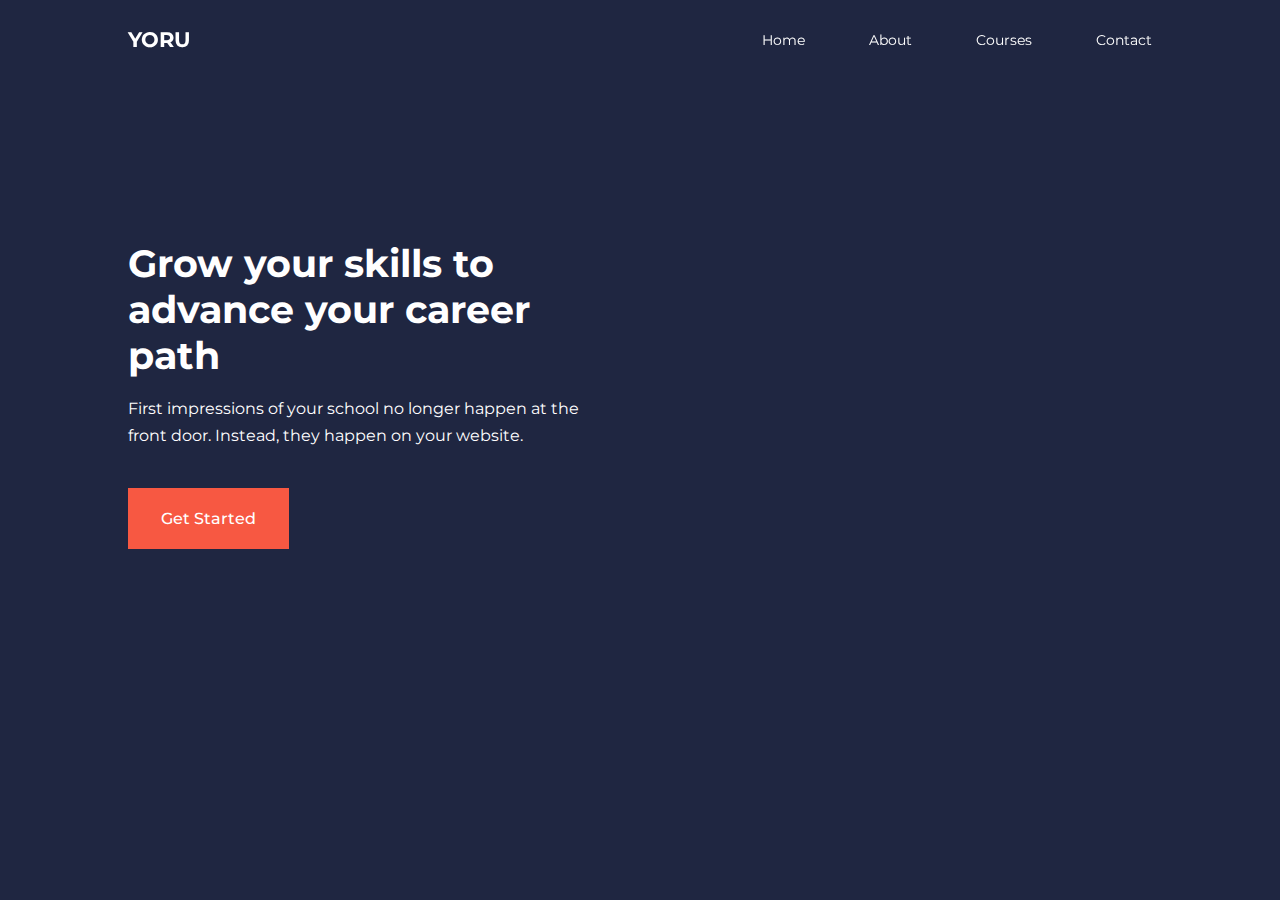
==== index.html @ b0ec9675 "hero section complete" ====
<!DOCTYPE html>
<html lang="en">
  <head>
    <meta charset="UTF-8" />
    <meta name="viewport" content="width=device-width, initial-scale=1.0" />
    <title>Multipage Education Website</title>
    <link
      href="https://cdn.jsdelivr.net/npm/remixicon@4.2.0/fonts/remixicon.css"
      rel="stylesheet"
    />
    <link rel="stylesheet" href="css/style.css" />
  </head>
  <body>
    <nav>
      <div class="container nav_container">
        <a href="index.html"><h4>YORU</h4></a>
        <ul class="nav_menu">
          <li><a href="index.html">Home</a></li>
          <li><a href="about.html">About</a></li>
          <li><a href="courses.html">Courses</a></li>
          <li><a href="contact.html">Contact</a></li>
        </ul>
        <button id="open-menu-btn" title="hamburger">
          <i class="ri-menu-line"></i>
        </button>
        <button id="close-menu-btn" title="hamburger">
          <i class="ri-close-large-line"></i>
        </button>
      </div>
    </nav>

    <!-- End of navbar -->

    <header>
      <div class="container header_container">
        <div class="header_left">
          <h1>Grow your skills to advance your career path</h1>
          <p>
            First impressions of your school no longer happen at the front door.
            Instead, they happen on your website.
          </p>
          <a href="courses.html" class="btn btn-primary"> Get Started </a>
        </div>
        <div class="header_right">
          <div class="header_right-image">
            <img src="images/header.svg" alt="" />
          </div>
        </div>
      </div>
    </header>

    <!-- // end of header -->
  </body>
</html>
---- css/style.css ----
@import url("https://fonts.googleapis.com/css2?family=Montserrat:ital,wght@0,100..900;1,100..900&display=swap");
* {
  margin: 0;
  padding: 0;
  border: 0;
  outline: 0;
  text-decoration: none;
  list-style: none;
  box-sizing: border-box;
}
:root {
  --color-primary: #6c63ff;
  --color-success: #00bf8e;
  --color-warning: #f7c94b;
  --color-danger: #f75842;
  --color-danger-variant: rgba(247, 88, 66, 0.4);
  --color-white: #fff;
  --color-light: rgba(255, 255, 255, 0.7);
  --color-black: #000;
  --color-bg: #1f2641;
  --color-bg1: #2e3267;
  --color-bg2: #424890;

  --container-width-lg: 80%;
  --container-width-md: 90%;
  --container-width-sm: 94%;

  --transition: all ease 0.4s;
}

body {
  font-family: "Montserrat", sans-serif;
  line-height: 1.7;
  color: var(--color-white);
  background: var(--color-bg);
}
.container {
  width: var(--container-width-lg);
  margin: 0 auto;
}
section {
  padding: 6rem 0;
}
section h2 {
  text-align: center;
  margin-bottom: 4rem;
}
h1,
h2,
h3,
h4,
h5 {
  line-height: 1.2;
}
h1 {
  font-size: 2.4rem;
}
h2 {
  font-size: 2rem;
}
h3 {
  font-size: 1.6rem;
}
h4 {
  font-size: 1.3rem;
}
a {
  color: var(--color-white);
}
img {
  width: 100%;
  display: block;
  object-fit: cover;
}
.btn {
  display: inline-block;
  background: var(--color-white);
  color: var(--color-black);
  padding: 1rem 2rem;
  border: 1px solid transparent;
  font-weight: 500;
  transition: var(--transition);
}
.btn:hover {
  background: transparent;
  color: var(--color-white);
  border-color: var(--color-white);
}

.btn-primary {
  background: var(--color-danger);
  color: var(--color-white);
}

/* ---------------- navbar ----------------*/
nav {
  /* background: red; */
  width: 100vw;
  height: 5rem;
  position: fixed;
  top: 0;
  z-index: 11;
}
.nav_container {
  height: 100%;
  display: flex;
  justify-content: space-between;
  align-items: center;
}
nav button {
  display: none;
}
.nav_menu {
  display: flex;
  align-items: center;
  gap: 4rem;
}
.nav_menu a {
  font-size: 0.9rem;
  transition: var(--transition);
}
.nav_menu a:hover {
  color: var(--color-bg2);
}
header {
  position: relative;
  top: 5rem;
  overflow: hidden;
  height: 70vh;
  margin-bottom: 5rem;
}
.header_container {
  display: grid;
  grid-template-columns: 1fr 1fr;
  align-items: center;
  gap: 5rem;
  height: 100%;
}
.header_left p {
  margin: 1rem 0 2.4rem;
}
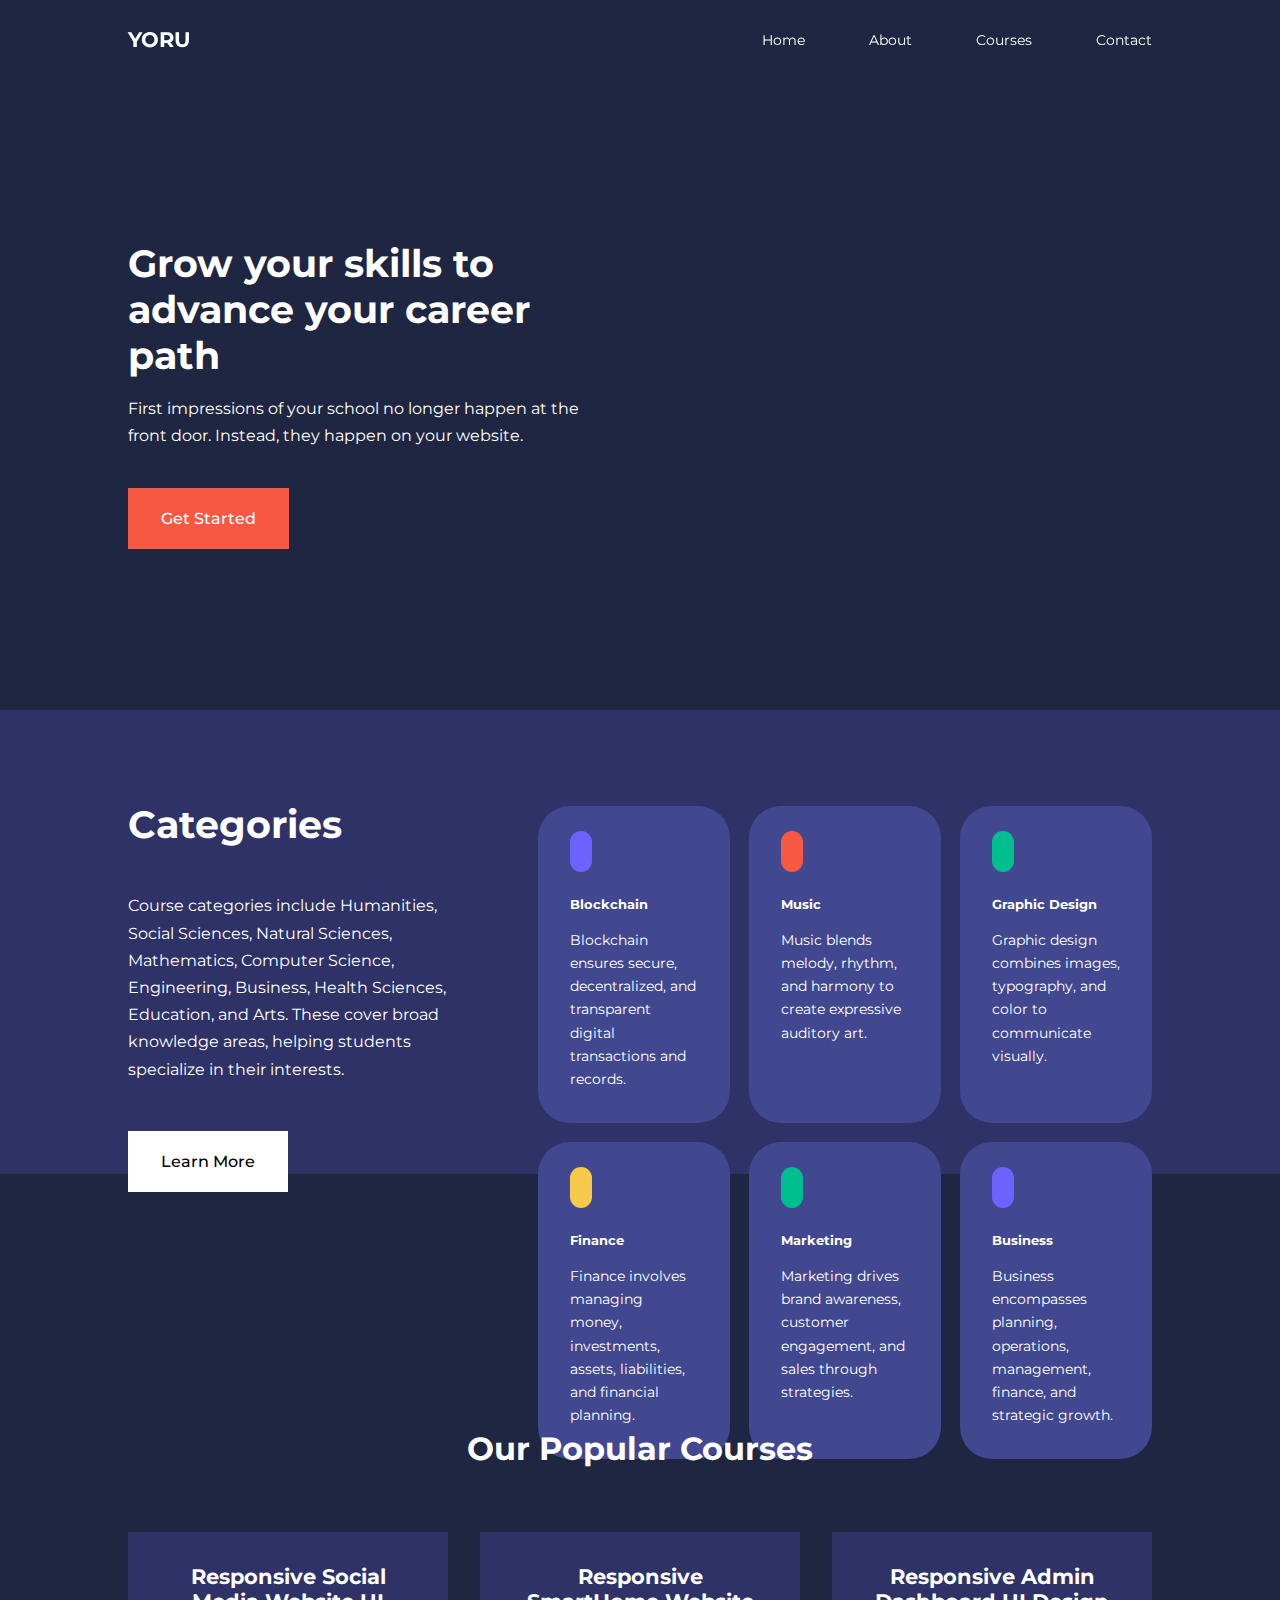
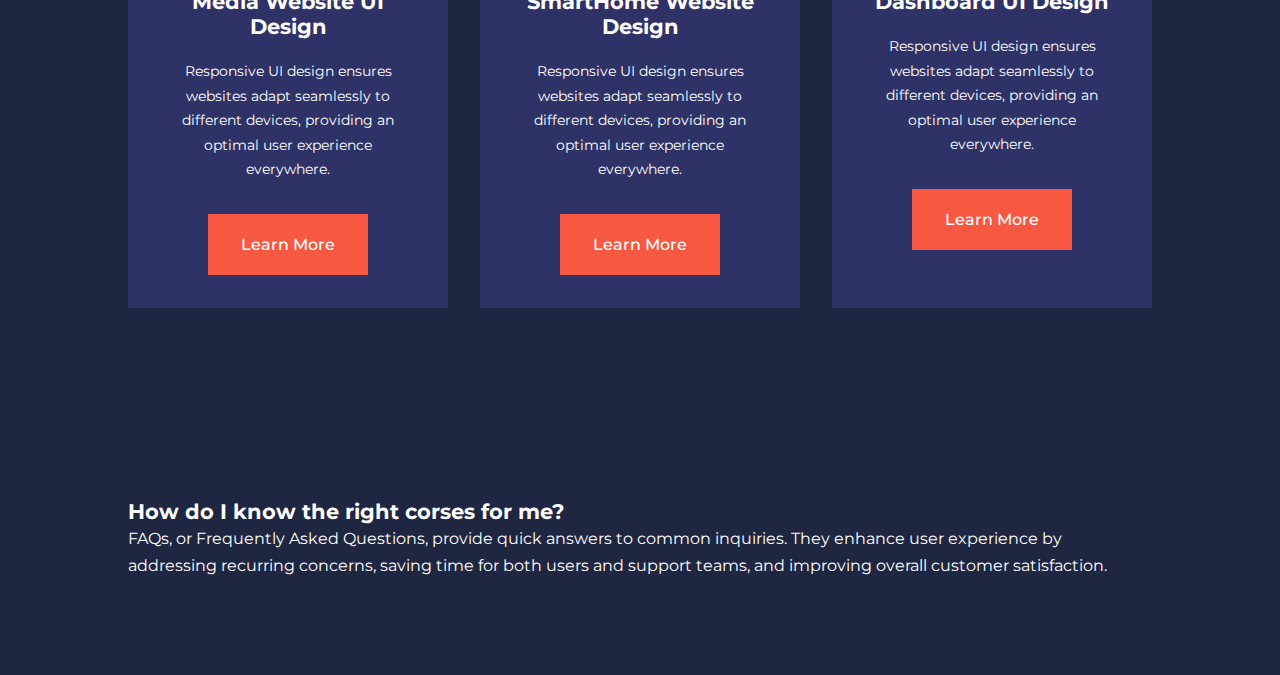
==== commit df477ee0: "New content added" ====
--- a/index.html
+++ b/index.html
@@ -8,47 +8,193 @@
       href="https://cdn.jsdelivr.net/npm/remixicon@4.2.0/fonts/remixicon.css"
       rel="stylesheet"
     />
+
     <link rel="stylesheet" href="css/style.css" />
   </head>
   <body>
-    <nav>
-      <div class="container nav_container">
-        <a href="index.html"><h4>YORU</h4></a>
-        <ul class="nav_menu">
-          <li><a href="index.html">Home</a></li>
-          <li><a href="about.html">About</a></li>
-          <li><a href="courses.html">Courses</a></li>
-          <li><a href="contact.html">Contact</a></li>
-        </ul>
-        <button id="open-menu-btn" title="hamburger">
-          <i class="ri-menu-line"></i>
-        </button>
-        <button id="close-menu-btn" title="hamburger">
-          <i class="ri-close-large-line"></i>
-        </button>
-      </div>
-    </nav>
-
-    <!-- End of navbar -->
-
-    <header>
-      <div class="container header_container">
-        <div class="header_left">
-          <h1>Grow your skills to advance your career path</h1>
-          <p>
-            First impressions of your school no longer happen at the front door.
-            Instead, they happen on your website.
-          </p>
-          <a href="courses.html" class="btn btn-primary"> Get Started </a>
-        </div>
-        <div class="header_right">
-          <div class="header_right-image">
-            <img src="images/header.svg" alt="" />
-          </div>
-        </div>
-      </div>
-    </header>
-
-    <!-- // end of header -->
+    <div id="main">
+      <nav>
+        <div class="container nav_container">
+          <a href="index.html"><h4>YORU</h4></a>
+          <ul class="nav_menu">
+            <li><a href="index.html">Home</a></li>
+            <li><a href="about.html">About</a></li>
+            <li><a href="courses.html">Courses</a></li>
+            <li><a href="contact.html">Contact</a></li>
+          </ul>
+          <button id="open-menu-btn" title="hamburger">
+            <i class="ri-menu-line"></i>
+          </button>
+          <button id="close-menu-btn" title="hamburger">
+            <i class="ri-close-large-line"></i>
+          </button>
+        </div>
+      </nav>
+
+      <!-- End of navbar -->
+
+      <header>
+        <div class="container header_container">
+          <div class="header_left">
+            <h1>Grow your skills to advance your career path</h1>
+            <p>
+              First impressions of your school no longer happen at the front
+              door. Instead, they happen on your website.
+            </p>
+            <a href="courses.html" class="btn btn-primary"> Get Started </a>
+          </div>
+          <div class="header_right">
+            <div class="header_right-image">
+              <img src="images/header.svg" alt="" />
+            </div>
+          </div>
+        </div>
+      </header>
+
+      <!-- // end of header -->
+
+      <section class="categories">
+        <div class="container categories_container">
+          <div class="categories_left">
+            <h1>Categories</h1>
+            <p>
+              Course categories include Humanities, Social Sciences, Natural
+              Sciences, Mathematics, Computer Science, Engineering, Business,
+              Health Sciences, Education, and Arts. These cover broad knowledge
+              areas, helping students specialize in their interests.
+            </p>
+            <a href="#" class="btn">Learn More</a>
+          </div>
+          <div class="categories_right">
+            <article class="category">
+              <span class="category_icon"
+                ><i class="ri-bit-coin-line"></i
+              ></span>
+              <h5>Blockchain</h5>
+              <p>
+                Blockchain ensures secure, decentralized, and transparent
+                digital transactions and records.
+              </p>
+            </article>
+            <article class="category">
+              <span class="category_icon"
+                ><i class="ri-file-music-line"></i>
+              </span>
+              <h5>Music</h5>
+              <p>
+                Music blends melody, rhythm, and harmony to create expressive
+                auditory art.
+              </p>
+            </article>
+            <article class="category">
+              <span class="category_icon"><i class="ri-palette-line"></i></span>
+              <h5>Graphic Design</h5>
+              <p>
+                Graphic design combines images, typography, and color to
+                communicate visually.
+              </p>
+            </article>
+            <article class="category">
+              <span class="category_icon"
+                ><i class="ri-money-dollar-circle-line"></i>
+              </span>
+              <h5>Finance</h5>
+              <p>
+                Finance involves managing money, investments, assets,
+                liabilities, and financial planning.
+              </p>
+            </article>
+            <article class="category">
+              <span class="category_icon"
+                ><i class="ri-megaphone-line"></i>
+              </span>
+              <h5>Marketing</h5>
+              <p>
+                Marketing drives brand awareness, customer engagement, and sales
+                through strategies.
+              </p>
+            </article>
+            <article class="category">
+              <span class="category_icon"><i class="ri-puzzle-line"></i> </span>
+              <h5>Business</h5>
+              <p>
+                Business encompasses planning, operations, management, finance,
+                and strategic growth.
+              </p>
+            </article>
+          </div>
+        </div>
+      </section>
+
+      <section class="courses">
+        <h2>Our Popular Courses</h2>
+        <div class="container courses_container">
+          <article class="course">
+            <div class="course_image">
+              <img src="images/course1.jpg" alt="" />
+            </div>
+            <div class="course_info">
+              <h4>Responsive Social Media Website UI Design</h4>
+              <p>
+                Responsive UI design ensures websites adapt seamlessly to
+                different devices, providing an optimal user experience
+                everywhere.
+              </p>
+              <a href="courses.html" class="btn btn-primary">Learn More</a>
+            </div>
+          </article>
+
+          <article class="course">
+            <div class="course_image">
+              <img src="images/course2.jpg" alt="" />
+            </div>
+            <div class="course_info">
+              <h4>Responsive SmartHome Website Design</h4>
+              <p>
+                Responsive UI design ensures websites adapt seamlessly to
+                different devices, providing an optimal user experience
+                everywhere.
+              </p>
+              <a href="courses.html" class="btn btn-primary">Learn More</a>
+            </div>
+          </article>
+
+          <article class="course">
+            <div class="course_image">
+              <img src="images/course3.jpg" alt="" />
+            </div>
+            <div class="course_info">
+              <h4>Responsive Admin Dashboard UI Design</h4>
+              <p>
+                Responsive UI design ensures websites adapt seamlessly to
+                different devices, providing an optimal user experience
+                everywhere.
+              </p>
+              <a href="courses.html" class="btn btn-primary">Learn More</a>
+            </div>
+          </article>
+        </div>
+      </section>
+
+      <!-- End of courses -->
+
+      <section class="faqs">
+        <div class="container faqs_container">
+          <article class="faq">
+            <div class="faq_icon"><i class="ri-add-line"></i></div>
+            <div class="question_answer">
+              <h4>How do I know the right corses for me?</h4>
+              <p>
+                FAQs, or Frequently Asked Questions, provide quick answers to
+                common inquiries. They enhance user experience by addressing
+                recurring concerns, saving time for both users and support
+                teams, and improving overall customer satisfaction.
+              </p>
+            </div>
+          </article>
+        </div>
+      </section>
+    </div>
+    <script src="main.js"></script>
   </body>
 </html>
--- a/css/style.css
+++ b/css/style.css
@@ -27,6 +27,13 @@
 
   --transition: all ease 0.4s;
 }
+body {
+  -ms-overflow-style: none; /* Internet Explorer 10+ */
+  /* scrollbar-width: none;  Firefox */
+}
+body::-webkit-scrollbar {
+  display: none; /* Safari and Chrome */
+}
 
 body {
   font-family: "Montserrat", sans-serif;
@@ -101,6 +108,12 @@
   top: 0;
   z-index: 11;
 }
+.window-scroll {
+  background: var(--color-primary);
+  box-shadow: 0 1rem 2rem rgba(0, 0, 0, 0.2);
+  transition: var(--transition);
+}
+
 .nav_container {
   height: 100%;
   display: flex;
@@ -139,3 +152,89 @@
 .header_left p {
   margin: 1rem 0 2.4rem;
 }
+
+.categories {
+  background: var(--color-bg1);
+  height: 29rem;
+}
+.categories h1 {
+  line-height: 1;
+  margin-bottom: 3rem;
+}
+.categories_container {
+  display: grid;
+  grid-template-columns: 40% 60%;
+  /* gap: 4rem; */
+}
+.categories_left {
+  margin-right: 4rem;
+}
+.categories_left p {
+  margin: 1rem 0 3rem;
+}
+.categories_right {
+  display: grid;
+  grid-template-columns: repeat(3, 1fr);
+  gap: 1.2rem;
+}
+.category {
+  background: var(--color-bg2);
+  padding: 2rem;
+  border-radius: 2rem;
+  transition: var(--transition);
+}
+.category:hover {
+  box-shadow: 0 3rem 3rem rgba(0, 0, 0, 0.3);
+  z-index: 1;
+}
+.category:nth-child(2) .category_icon {
+  background: var(--color-danger);
+}
+.category:nth-child(3) .category_icon {
+  background: var(--color-success);
+}
+.category:nth-child(4) .category_icon {
+  background: var(--color-warning);
+}
+.category:nth-child(5) .category_icon {
+  background: var(--color-success);
+}
+.category_icon {
+  background: var(--color-primary);
+  padding: 0.7rem;
+  border-radius: 0.9rem;
+}
+.category h5 {
+  margin: 2rem 0 1rem;
+}
+.category p {
+  font-size: 0.85rem;
+}
+
+/* courses  */
+
+.courses {
+  margin-top: 10rem;
+}
+.courses_container {
+  display: grid;
+  grid-template-columns: repeat(3, 1fr);
+  gap: 2rem;
+}
+.course {
+  background: var(--color-bg1);
+  text-align: center;
+  border: 1px solid transparent;
+  transition: var(--transition);
+}
+.course:hover {
+  background: transparent;
+  border-color: var(--color-primary);
+}
+.course_info {
+  padding: 2rem;
+}
+.course_info p {
+  margin: 1.2rem 0 2rem;
+  font-size: 0.9rem;
+}
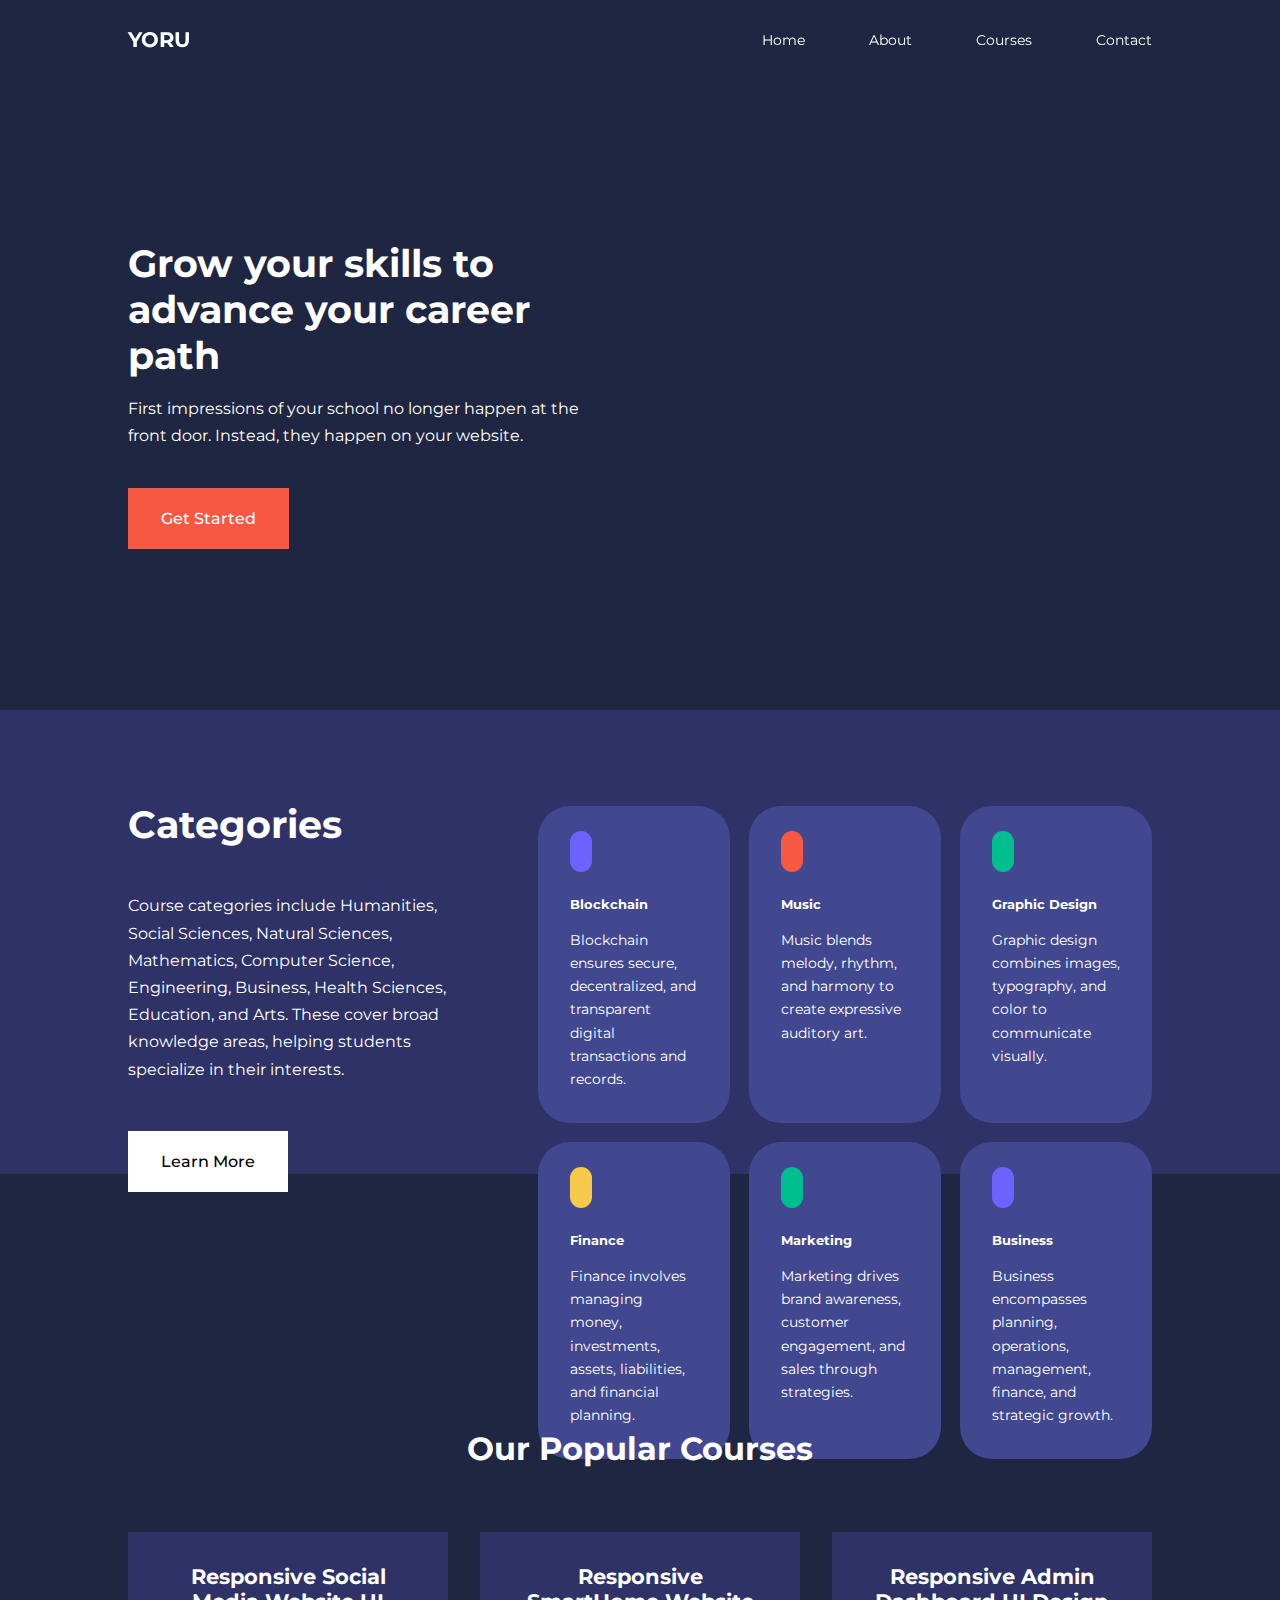
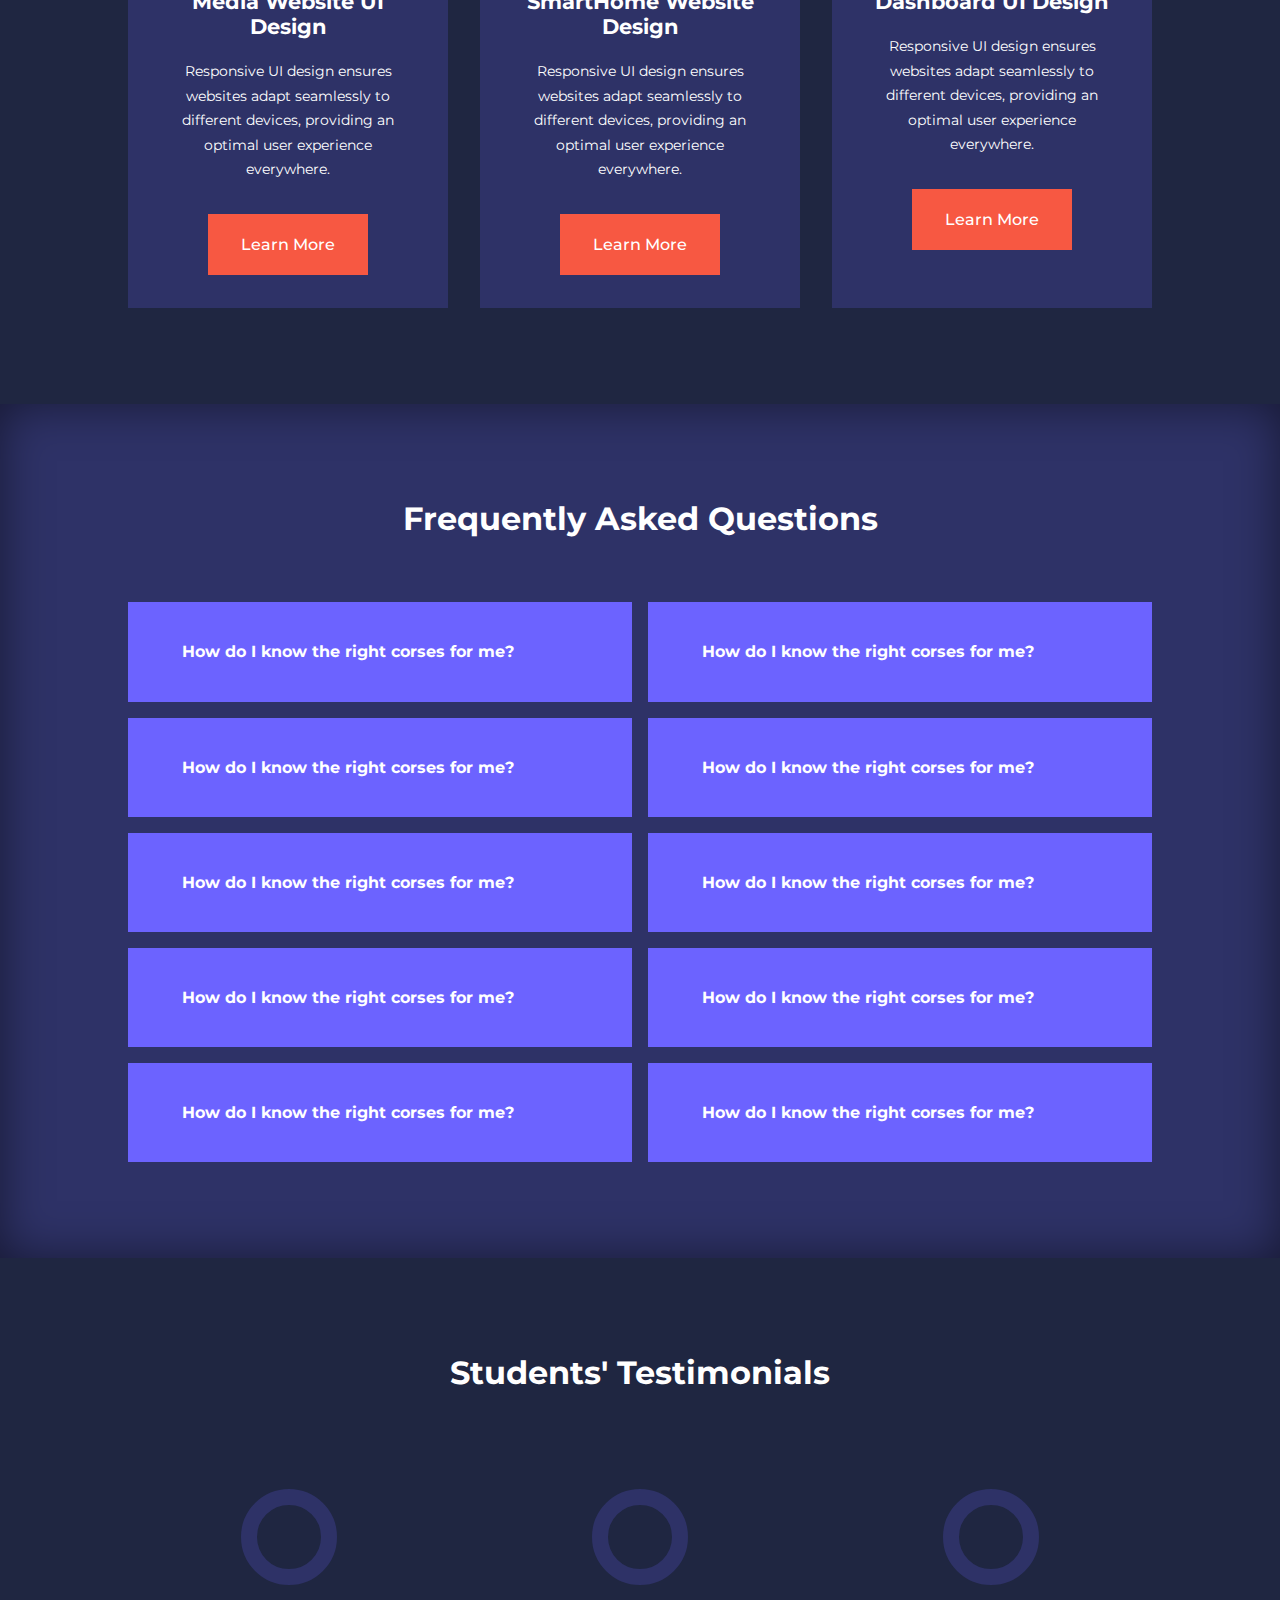
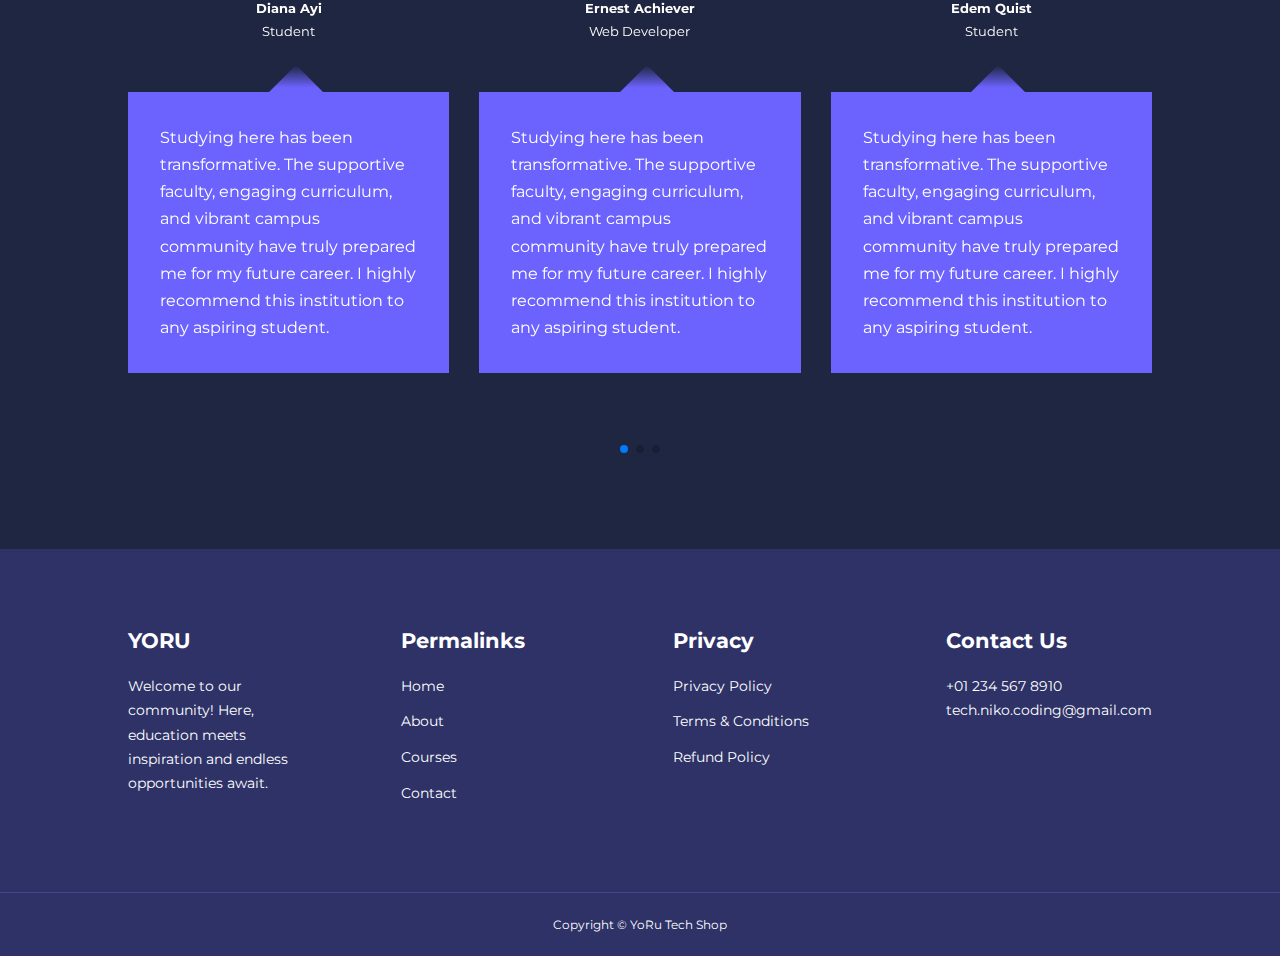
==== commit 8995b5ab: "home page complete (non - responsive)" ====
--- a/index.html
+++ b/index.html
@@ -8,7 +8,10 @@
       href="https://cdn.jsdelivr.net/npm/remixicon@4.2.0/fonts/remixicon.css"
       rel="stylesheet"
     />
-
+    <link
+      rel="stylesheet"
+      href="https://cdn.jsdelivr.net/npm/swiper@11/swiper-bundle.min.css"
+    />
     <link rel="stylesheet" href="css/style.css" />
   </head>
   <body>
@@ -179,9 +182,127 @@
       <!-- End of courses -->
 
       <section class="faqs">
+        <h2>Frequently Asked Questions</h2>
         <div class="container faqs_container">
           <article class="faq">
-            <div class="faq_icon"><i class="ri-add-line"></i></div>
+            <div class="faq_icon"><i class="ri-add-large-line"></i></div>
+            <div class="question_answer">
+              <h4>How do I know the right corses for me?</h4>
+              <p>
+                FAQs, or Frequently Asked Questions, provide quick answers to
+                common inquiries. They enhance user experience by addressing
+                recurring concerns, saving time for both users and support
+                teams, and improving overall customer satisfaction.
+              </p>
+            </div>
+          </article>
+
+          <article class="faq">
+            <div class="faq_icon"><i class="ri-add-large-line"></i></div>
+            <div class="question_answer">
+              <h4>How do I know the right corses for me?</h4>
+              <p>
+                FAQs, or Frequently Asked Questions, provide quick answers to
+                common inquiries. They enhance user experience by addressing
+                recurring concerns, saving time for both users and support
+                teams, and improving overall customer satisfaction.
+              </p>
+            </div>
+          </article>
+
+          <article class="faq">
+            <div class="faq_icon"><i class="ri-add-large-line"></i></div>
+            <div class="question_answer">
+              <h4>How do I know the right corses for me?</h4>
+              <p>
+                FAQs, or Frequently Asked Questions, provide quick answers to
+                common inquiries. They enhance user experience by addressing
+                recurring concerns, saving time for both users and support
+                teams, and improving overall customer satisfaction.
+              </p>
+            </div>
+          </article>
+
+          <article class="faq">
+            <div class="faq_icon"><i class="ri-add-large-line"></i></div>
+            <div class="question_answer">
+              <h4>How do I know the right corses for me?</h4>
+              <p>
+                FAQs, or Frequently Asked Questions, provide quick answers to
+                common inquiries. They enhance user experience by addressing
+                recurring concerns, saving time for both users and support
+                teams, and improving overall customer satisfaction.
+              </p>
+            </div>
+          </article>
+
+          <article class="faq">
+            <div class="faq_icon"><i class="ri-add-large-line"></i></div>
+            <div class="question_answer">
+              <h4>How do I know the right corses for me?</h4>
+              <p>
+                FAQs, or Frequently Asked Questions, provide quick answers to
+                common inquiries. They enhance user experience by addressing
+                recurring concerns, saving time for both users and support
+                teams, and improving overall customer satisfaction.
+              </p>
+            </div>
+          </article>
+
+          <article class="faq">
+            <div class="faq_icon"><i class="ri-add-large-line"></i></div>
+            <div class="question_answer">
+              <h4>How do I know the right corses for me?</h4>
+              <p>
+                FAQs, or Frequently Asked Questions, provide quick answers to
+                common inquiries. They enhance user experience by addressing
+                recurring concerns, saving time for both users and support
+                teams, and improving overall customer satisfaction.
+              </p>
+            </div>
+          </article>
+
+          <article class="faq">
+            <div class="faq_icon"><i class="ri-add-large-line"></i></div>
+            <div class="question_answer">
+              <h4>How do I know the right corses for me?</h4>
+              <p>
+                FAQs, or Frequently Asked Questions, provide quick answers to
+                common inquiries. They enhance user experience by addressing
+                recurring concerns, saving time for both users and support
+                teams, and improving overall customer satisfaction.
+              </p>
+            </div>
+          </article>
+
+          <article class="faq">
+            <div class="faq_icon"><i class="ri-add-large-line"></i></div>
+            <div class="question_answer">
+              <h4>How do I know the right corses for me?</h4>
+              <p>
+                FAQs, or Frequently Asked Questions, provide quick answers to
+                common inquiries. They enhance user experience by addressing
+                recurring concerns, saving time for both users and support
+                teams, and improving overall customer satisfaction.
+              </p>
+            </div>
+          </article>
+
+          <article class="faq">
+            <div class="faq_icon"><i class="ri-add-large-line"></i></div>
+            <div class="question_answer">
+              <h4>How do I know the right corses for me?</h4>
+              <p>
+                FAQs, or Frequently Asked Questions, provide quick answers to
+                common inquiries. They enhance user experience by addressing
+                recurring concerns, saving time for both users and support
+                teams, and improving overall customer satisfaction.
+              </p>
+            </div>
+          </article>
+
+          <article class="faq">
+            <div class="faq_icon"><i class="ri-add-large-line"></i></div>
             <div class="question_answer">
               <h4>How do I know the right corses for me?</h4>
               <p>
@@ -194,7 +315,180 @@
           </article>
         </div>
       </section>
+
+      <!-- end of Faqs -->
+      <section class="container testimonial_container mySwiper">
+        <h2>Students' Testimonials</h2>
+        <div class="swiper-wrapper">
+          <article class="testimonial swiper-slide">
+            <div class="avatar">
+              <img src="./images/avatar1.jpg" alt="" />
+            </div>
+            <div class="testimonial_info">
+              <h5>Diana Ayi</h5>
+              <small>Student</small>
+            </div>
+            <div class="testimonial_body">
+              <p>
+                Studying here has been transformative. The supportive faculty,
+                engaging curriculum, and vibrant campus community have truly
+                prepared me for my future career. I highly recommend this
+                institution to any aspiring student.
+              </p>
+            </div>
+          </article>
+          <article class="testimonial swiper-slide">
+            <div class="avatar">
+              <img src="./images/avatar2.jpg" alt="" />
+            </div>
+            <div class="testimonial_info">
+              <h5>Ernest Achiever</h5>
+              <small>Web Developer</small>
+            </div>
+            <div class="testimonial_body">
+              <p>
+                Studying here has been transformative. The supportive faculty,
+                engaging curriculum, and vibrant campus community have truly
+                prepared me for my future career. I highly recommend this
+                institution to any aspiring student.
+              </p>
+            </div>
+          </article>
+          <article class="testimonial swiper-slide">
+            <div class="avatar">
+              <img src="./images/avatar3.jpg" alt="" />
+            </div>
+            <div class="testimonial_info">
+              <h5>Edem Quist</h5>
+              <small>Student</small>
+            </div>
+            <div class="testimonial_body">
+              <p>
+                Studying here has been transformative. The supportive faculty,
+                engaging curriculum, and vibrant campus community have truly
+                prepared me for my future career. I highly recommend this
+                institution to any aspiring student.
+              </p>
+            </div>
+          </article>
+          <article class="testimonial swiper-slide">
+            <div class="avatar">
+              <img src="./images/avatar4.jpg" alt="" />
+            </div>
+            <div class="testimonial_info">
+              <h5>Hajia Bintu</h5>
+              <small>Student</small>
+            </div>
+            <div class="testimonial_body">
+              <p>
+                Studying here has been transformative. The supportive faculty,
+                engaging curriculum, and vibrant campus community have truly
+                prepared me for my future career. I highly recommend this
+                institution to any aspiring student.
+              </p>
+            </div>
+          </article>
+          <article class="testimonial swiper-slide">
+            <div class="avatar">
+              <img src="./images/avatar5.jpg" alt="" />
+            </div>
+            <div class="testimonial_info">
+              <h5>Jane Doe</h5>
+              <small>Student</small>
+            </div>
+            <div class="testimonial_body">
+              <p>
+                Studying here has been transformative. The supportive faculty,
+                engaging curriculum, and vibrant campus community have truly
+                prepared me for my future career. I highly recommend this
+                institution to any aspiring student.
+              </p>
+            </div>
+          </article>
+        </div>
+        <div class="swiper-pagination"></div>
+      </section>
+
+      <!-- end of testimonial -->
+
+      <footer>
+        <div class="container footer_container">
+          <div class="footer_1">
+            <a href="index.html" class="footer_logo"><h4>YORU</h4></a>
+            <p>
+              Welcome to our community! Here, education meets inspiration and
+              endless opportunities await.
+            </p>
+          </div>
+          <div class="footer_2">
+            <h4>Permalinks</h4>
+            <ul class="permalinks">
+              <li><a href="index.html">Home</a></li>
+              <li><a href="about.html">About</a></li>
+              <li><a href="courses.html">Courses</a></li>
+              <li><a href="contact.html">Contact</a></li>
+            </ul>
+          </div>
+          <div class="footer_3">
+            <h4>Privacy</h4>
+            <ul class="privacy">
+              <li><a href="#">Privacy Policy</a></li>
+              <li><a href="#">Terms & Conditions</a></li>
+              <li><a href="#">Refund Policy</a></li>
+            </ul>
+          </div>
+          <div class="footer_4">
+            <h4>Contact Us</h4>
+            <div>
+              <p>+01 234 567 8910</p>
+              <p>tech.niko.coding@gmail.com</p>
+            </div>
+            <ul class="footer_socials">
+              <li>
+                <a href="#"
+                  ><i class="ri-facebook-fill" title="FaceBook"></i
+                ></a>
+              </li>
+              <li>
+                <a href="#"
+                  ><i class="ri-instagram-line" title="Instagram"></i
+                ></a>
+              </li>
+              <li>
+                <a href="#"><i class="ri-twitter-x-line" title="X"></i></a>
+              </li>
+              <li>
+                <a href="#"><i class="ri-github-fill" title="GitHub"></i></a>
+              </li>
+            </ul>
+          </div>
+        </div>
+        <div class="footer_copyright">
+          <small>Copyright &copy; YoRu Tech Shop</small>
+        </div>
+      </footer>
+
+      <!-- end of footer  -->
     </div>
+    <script src="https://cdn.jsdelivr.net/npm/swiper@11/swiper-bundle.min.js"></script>
     <script src="main.js"></script>
+    <script>
+      var swiper = new Swiper(".mySwiper", {
+        slidesPerView: 1,
+        spaceBetween: 30,
+        pagination: {
+          el: ".swiper-pagination",
+          clickable: true,
+        },
+        breakpoints: {
+          800: {
+            slidesPerView: 2,
+          },
+          1200: {
+            slidesPerView: 3,
+          },
+        },
+      });
+    </script>
   </body>
 </html>
--- a/css/style.css
+++ b/css/style.css
@@ -238,3 +238,121 @@
   margin: 1.2rem 0 2rem;
   font-size: 0.9rem;
 }
+.faqs {
+  background: var(--color-bg1);
+  box-shadow: inset 0 0 3rem rgba(0, 0, 0, 0.5);
+}
+.faqs_container {
+  display: grid;
+  grid-template-columns: 1fr 1fr;
+  gap: 1rem;
+}
+.faq {
+  padding: 2rem;
+  display: flex;
+  align-items: center;
+  gap: 1.4rem;
+  height: fit-content;
+  background: var(--color-primary);
+  cursor: pointer;
+}
+.faq h4 {
+  font-size: 1rem;
+  line-height: 2.2;
+}
+.faq_icon {
+  align-self: flex-start;
+  font-size: 1.2rem;
+}
+
+.faq p {
+  margin-top: 0.8rem;
+  display: none;
+}
+.faq.open p {
+  display: block;
+}
+
+/* testimonials */
+
+.testimonial_container {
+  overflow-x: hidden;
+  position: relative;
+  margin-bottom: 5rem;
+}
+
+.testimonial {
+  padding-top: 2rem;
+}
+
+.avatar {
+  width: 6rem;
+  height: 6rem;
+  border-radius: 50%;
+  overflow: hidden;
+  margin: 0 auto 1rem;
+  border: 1rem solid var(--color-bg1);
+}
+.testimonial_info {
+  text-align: center;
+}
+.testimonial_body {
+  background: var(--color-primary);
+  padding: 2rem;
+  margin-top: 3rem;
+  position: relative;
+}
+.testimonial_body::before {
+  position: absolute;
+  content: "";
+  display: block;
+  background: linear-gradient(
+    135deg,
+    transparent,
+    var(--color-primary),
+    var(--color-primary),
+    var(--color-primary)
+  );
+  width: 3rem;
+  height: 3rem;
+  left: 50%;
+  transform: rotate(45deg) translateX(-50%);
+  top: 0;
+}
+
+/* footer */
+
+footer {
+  background: var(--color-bg1);
+  padding-top: 5rem;
+  font-size: 0.9rem;
+}
+.footer_container {
+  display: grid;
+  grid-template-columns: repeat(4, 1fr);
+  gap: 5rem;
+}
+.footer_container > div h4 {
+  margin-bottom: 1.2rem;
+}
+.footer_1 p {
+  margin: 0 0 2rem;
+}
+footer ul li {
+  margin-bottom: 0.7rem;
+}
+footer ul li a:hover {
+  text-decoration: underline;
+}
+.footer_socials {
+  display: flex;
+  gap: 1rem;
+  font-size: 1.2rem;
+  margin-top: 2rem;
+}
+.footer_copyright {
+  text-align: center;
+  margin-top: 4rem;
+  padding: 1.2rem 0;
+  border-top: 1px solid var(--color-bg2);
+}
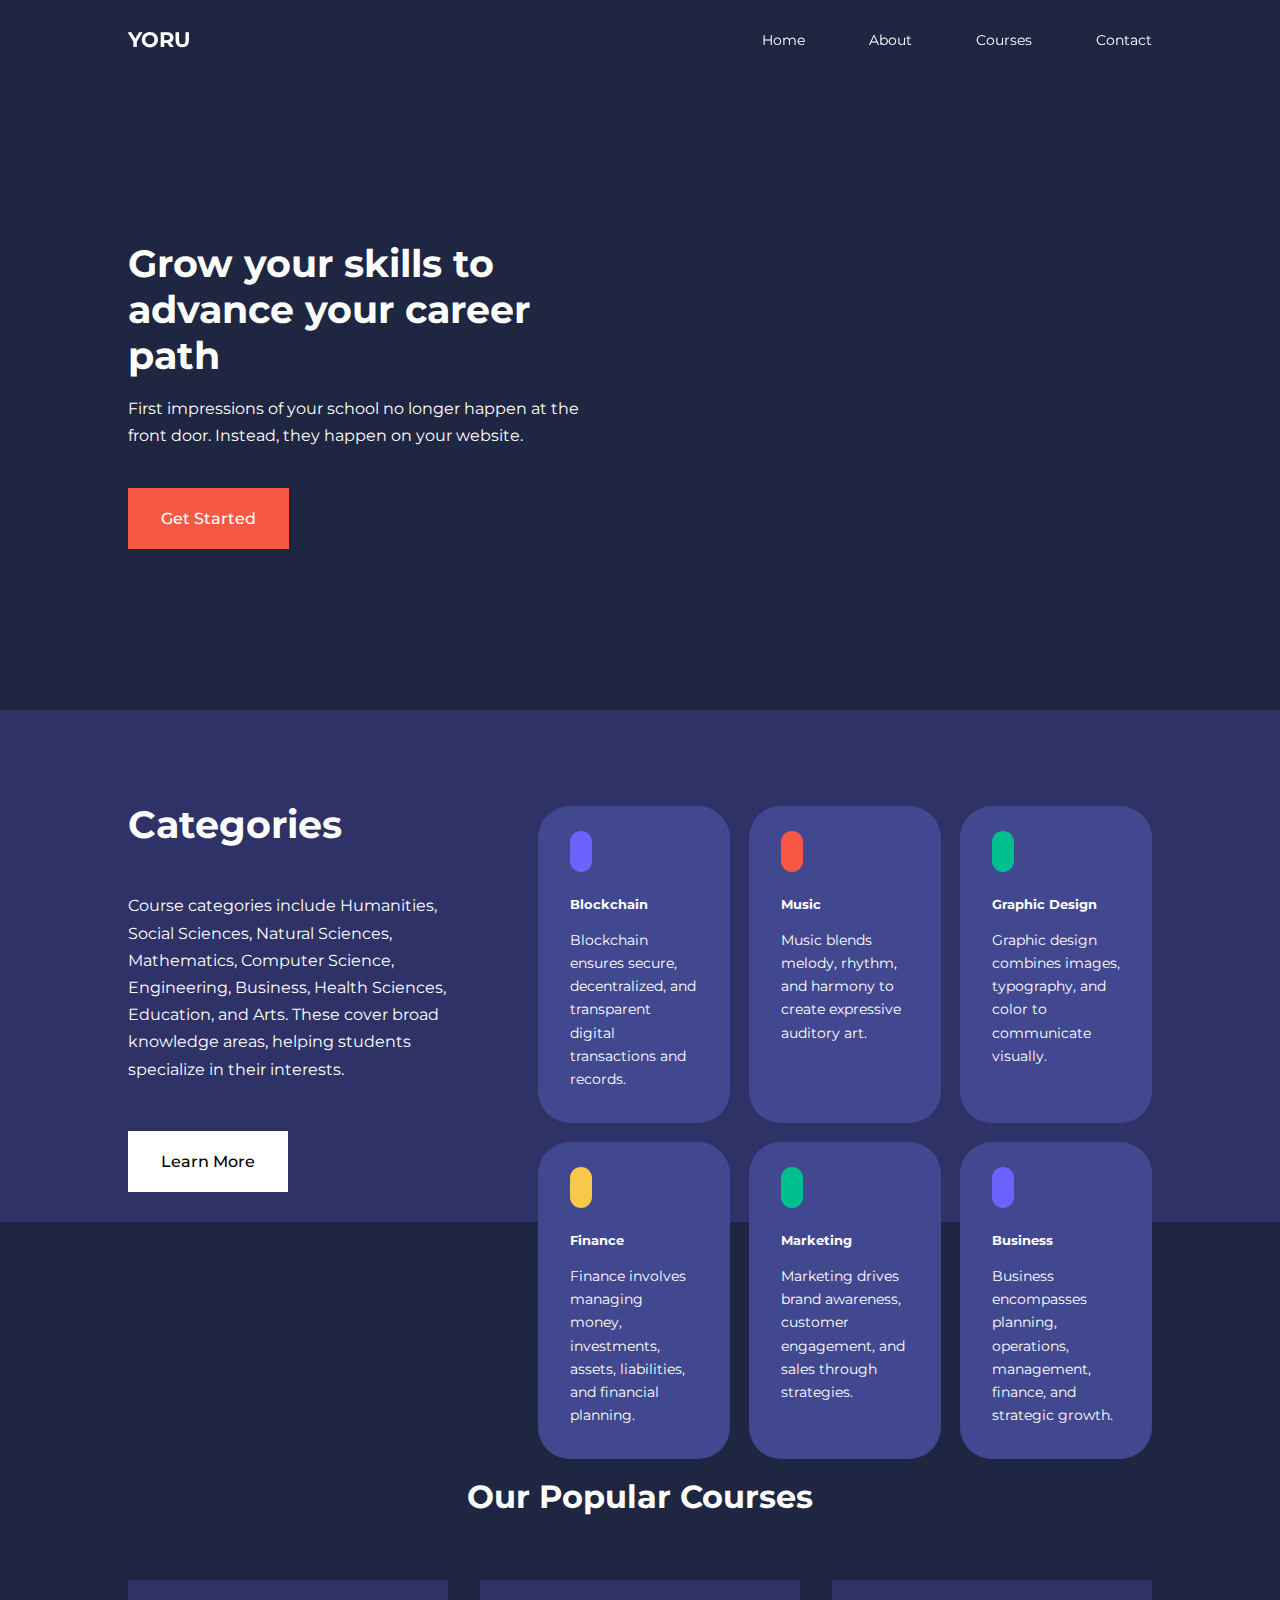
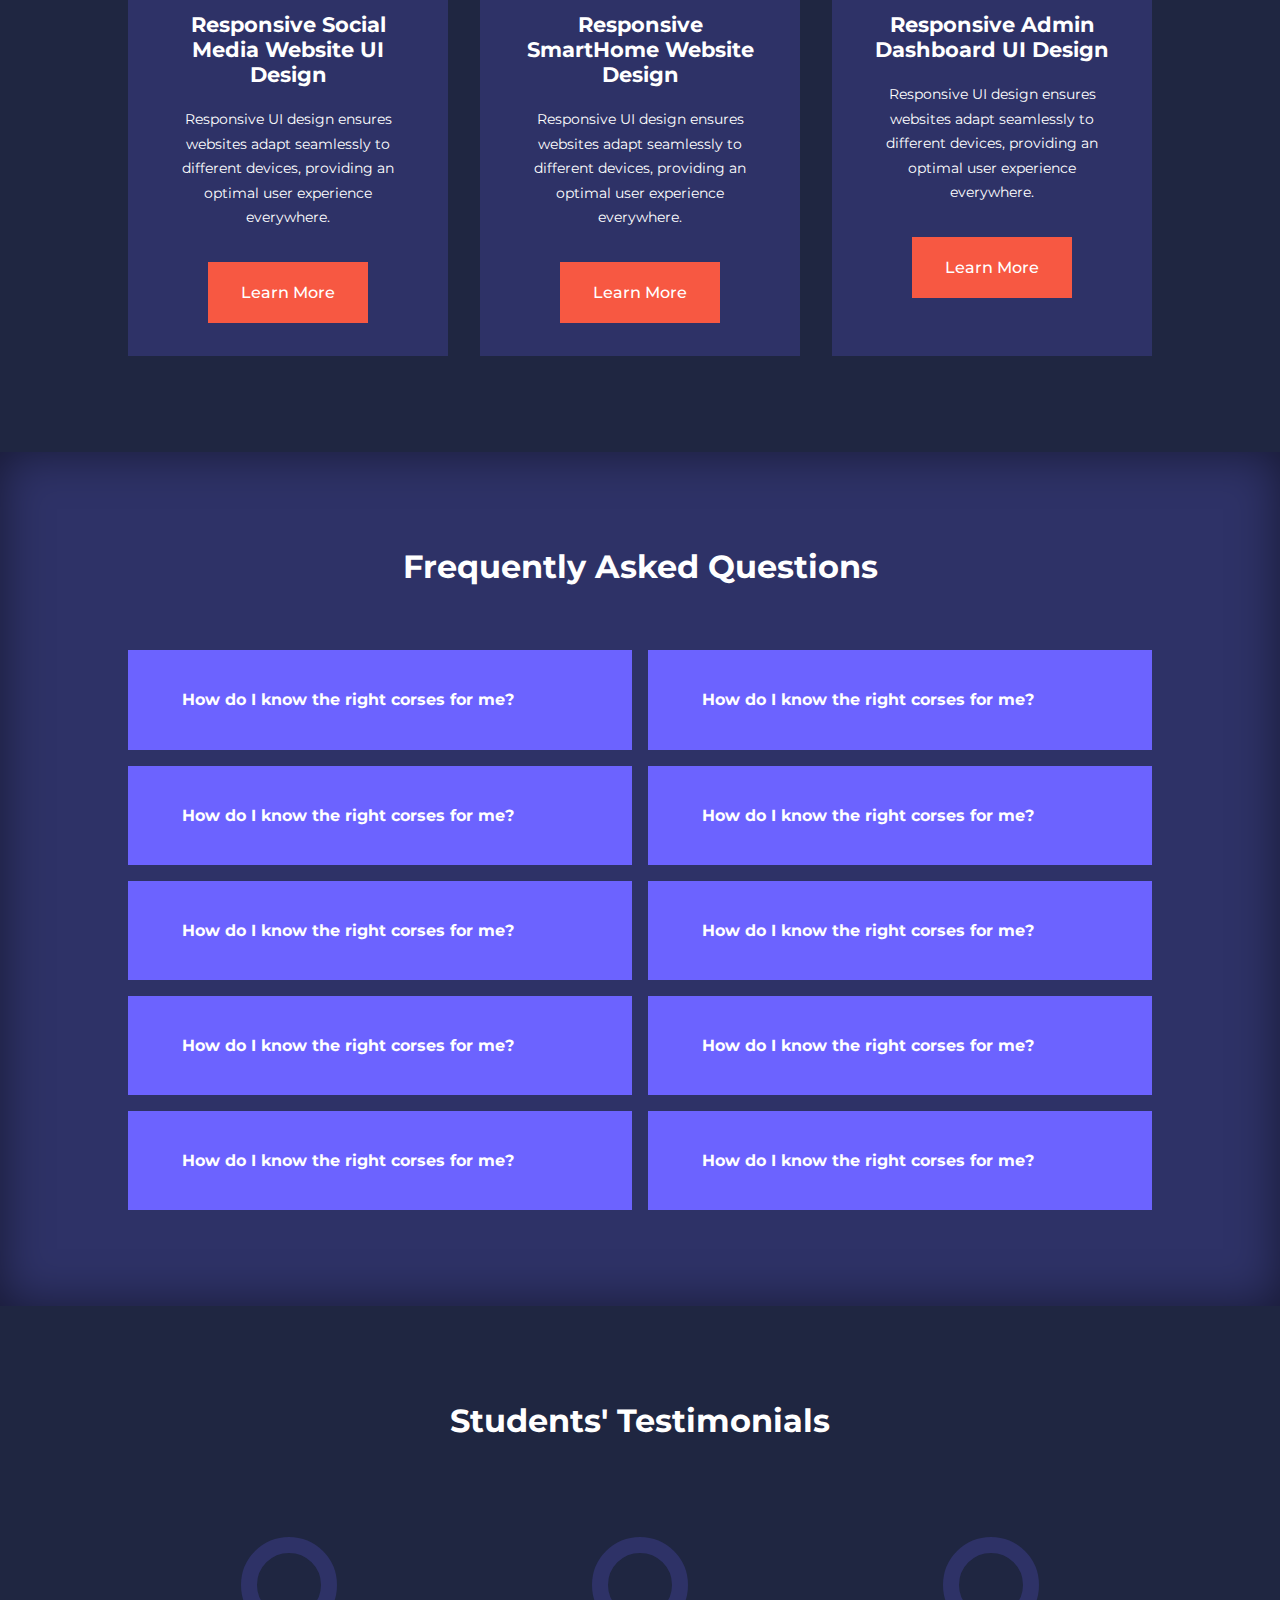
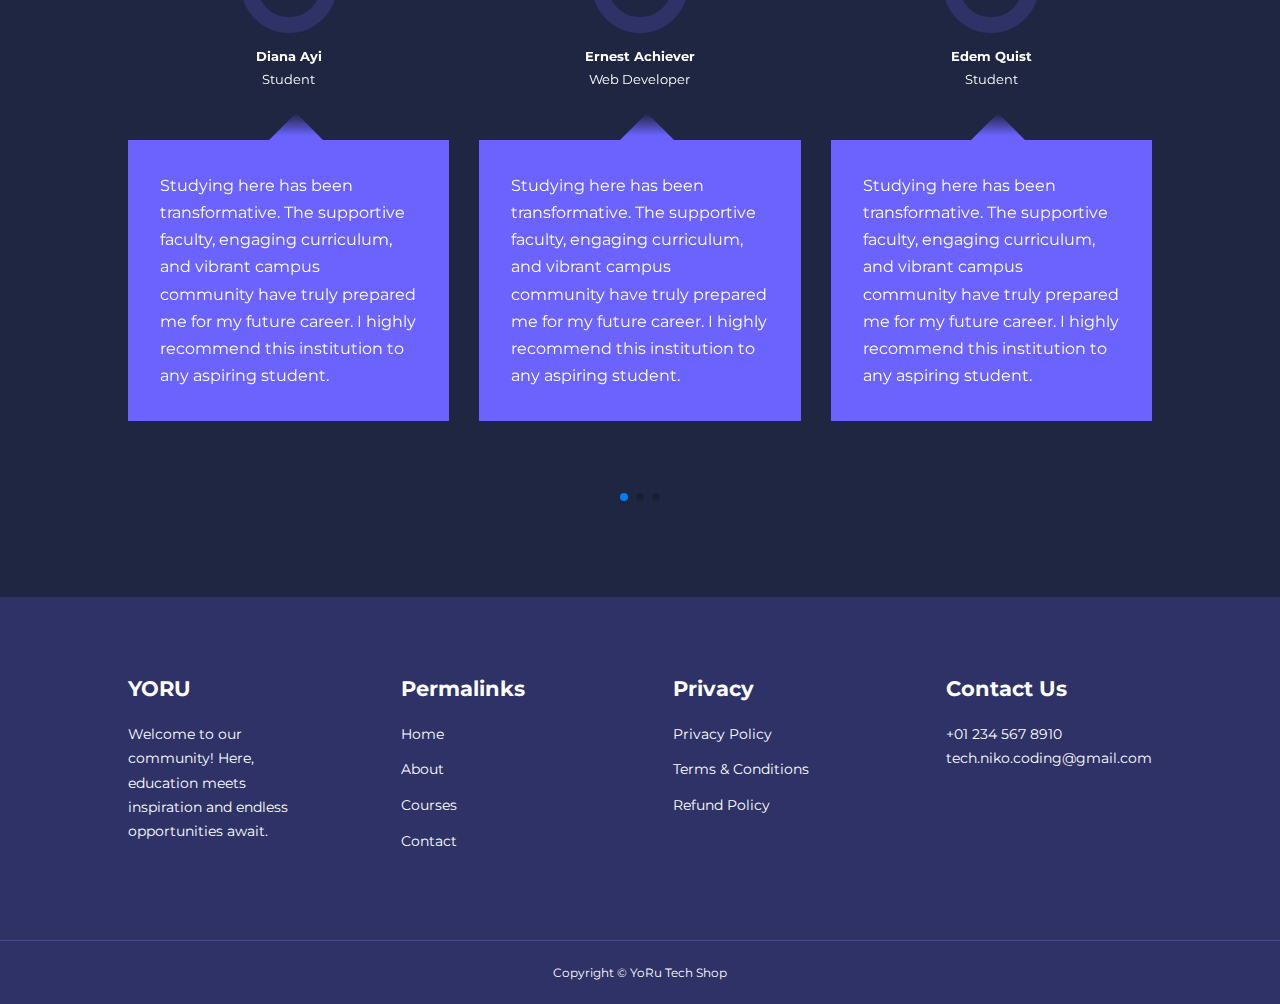
==== commit 69198041: "texture background added" ====
--- a/index.html
+++ b/index.html
@@ -13,6 +13,11 @@
       href="https://cdn.jsdelivr.net/npm/swiper@11/swiper-bundle.min.css"
     />
     <link rel="stylesheet" href="css/style.css" />
+    <style>
+      body {
+        background-image: url(/images/bg-texture.png);
+      }
+    </style>
   </head>
   <body>
     <div id="main">
@@ -481,7 +486,7 @@
           clickable: true,
         },
         breakpoints: {
-          800: {
+          700: {
             slidesPerView: 2,
           },
           1200: {
--- a/css/style.css
+++ b/css/style.css
@@ -30,6 +30,7 @@
 body {
   -ms-overflow-style: none; /* Internet Explorer 10+ */
   /* scrollbar-width: none;  Firefox */
+  background-image: url(/images/bg-texture.png);
 }
 body::-webkit-scrollbar {
   display: none; /* Safari and Chrome */
@@ -155,7 +156,7 @@
 
 .categories {
   background: var(--color-bg1);
-  height: 29rem;
+  height: 32rem;
 }
 .categories h1 {
   line-height: 1;
@@ -356,3 +357,180 @@
   padding: 1.2rem 0;
   border-top: 1px solid var(--color-bg2);
 }
+
+/* MEDIA QUERIES FOR TABLET */
+
+@media screen and (max-width: 1024px) {
+  .container {
+    width: var(--container-width-md);
+  }
+  h1 {
+    font-size: 2.2rem;
+  }
+  h2 {
+    font-size: 1.7rem;
+  }
+  h3 {
+    font-size: 1.2rem;
+  }
+
+  /* Navbar */
+
+  nav button {
+    display: inline-block;
+    background: transparent;
+    font-size: 1.8rem;
+    color: var(--color-white);
+    cursor: pointer;
+  }
+  nav button#close-menu-btn {
+    display: none;
+  }
+  .nav_menu {
+    position: fixed;
+    top: 5rem;
+    right: 5%;
+    height: fit-content;
+    width: 18rem;
+    flex-direction: column;
+    gap: 0;
+    display: none;
+  }
+  .nav_menu li {
+    width: 100%;
+    height: 5.8rem;
+    animation: animateNavItems 400ms linear forwards;
+    transform-origin: top right;
+    opacity: 0;
+  }
+  .nav_menu li:nth-child(2) {
+    animation-delay: 0.2s;
+  }
+  .nav_menu li:nth-child(3) {
+    animation-delay: 0.4s;
+  }
+  .nav_menu li:nth-child(4) {
+    animation-delay: 0.6s;
+  }
+  @keyframes animateNavItems {
+    0% {
+      transform: rotateZ(-90deg) rotateX(90deg) scale(0.1);
+    }
+    100% {
+      transform: rotateZ(0) rotateX(0) scale(1);
+      opacity: 1;
+    }
+  }
+
+  .nav_menu li a {
+    background: var(--color-primary);
+    box-shadow: -4rem 6rem 10rem rgba(0, 0, 0, 0.6);
+    width: 100%;
+    height: 100%;
+    display: grid;
+    place-items: center;
+  }
+  .nav_menu li a:hover {
+    background: var(--color-bg2);
+    color: var(--color-white);
+  }
+
+  /* Header */
+
+  header {
+    height: 52vh;
+    margin-bottom: 4rem;
+  }
+  .header_container {
+    gap: 0;
+    padding-bottom: 3rem;
+  }
+
+  /* Category */
+
+  .categories {
+    height: fit-content;
+  }
+  .categories_container {
+    grid-template-columns: 1fr;
+    gap: 3rem;
+  }
+  .categories_left {
+    margin-right: 0;
+  }
+
+  /* Popular Courses */
+
+  .courses {
+    margin-top: 0;
+  }
+  .courses_container {
+    grid-template-columns: 1fr 1fr;
+  }
+
+  /* FAQs */
+
+  .faqs_container {
+    grid-template-columns: 1fr;
+  }
+  .faq {
+    padding: 1.5rem;
+  }
+
+  /* FOOTER */
+
+  .footer_container {
+    grid-template-columns: 1fr 1fr;
+  }
+}
+
+/* MEDIA QUERIES FOR MOBILE */
+
+@media screen and (max-width: 600px) {
+  .container {
+    width: var(--container-width-sm);
+  }
+
+  .nav_menu {
+    right: 3%;
+  }
+  header {
+    height: 100vh;
+  }
+  .header_container {
+    grid-template-columns: 1fr;
+    text-align: center;
+    margin-top: 0;
+  }
+  .header_left p {
+    margin-bottom: 1.3rem;
+  }
+
+  .categories_right {
+    grid-template-columns: 1fr 1fr;
+    gap: 0.7rem;
+  }
+  .category {
+    padding: 1rem;
+    border-radius: 1rem;
+  }
+  .category_icon {
+    margin-top: 4px;
+  }
+
+  .courses_container {
+    grid-template-columns: 1fr;
+  }
+
+  .footer_container {
+    grid-template-columns: 1fr;
+    text-align: center;
+    gap: 2rem;
+  }
+  .footer_1 p {
+    margin: 1rem auto;
+  }
+  .footer_socials {
+    justify-content: center;
+  }
+}
